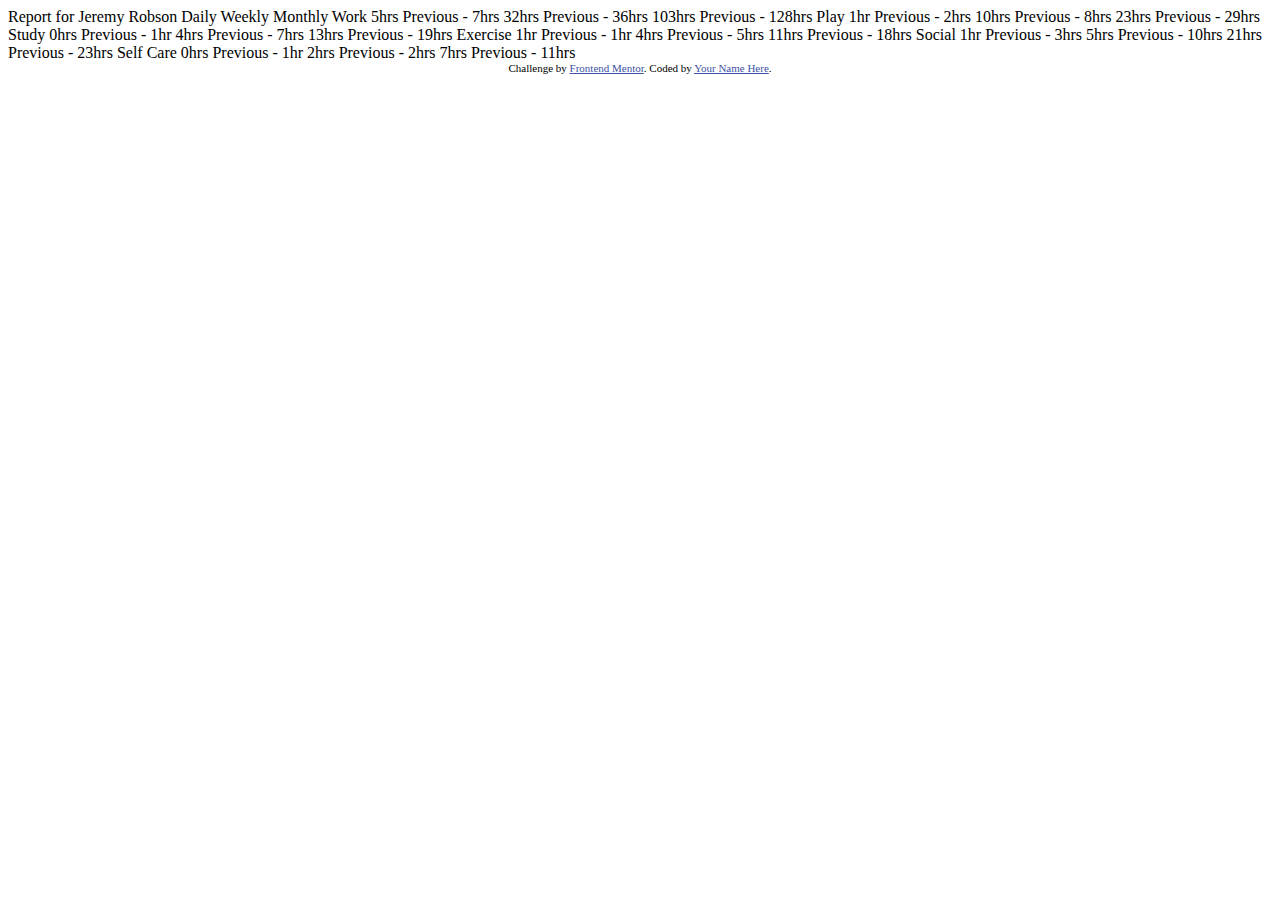
==== timeTracker/index.html @ 96ea80b8 "adding the starter kit" ====
<!DOCTYPE html>
<html lang="en">
<head>
  <meta charset="UTF-8">
  <meta name="viewport" content="width=device-width, initial-scale=1.0"> <!-- displays site properly based on user's device -->

  <link rel="icon" type="image/png" sizes="32x32" href="./images/favicon-32x32.png">
  
  <title>Frontend Mentor | Time tracking dashboard</title>

  <!-- Feel free to remove these styles or customise in your own stylesheet 👍 -->
  <style>
    .attribution { font-size: 11px; text-align: center; }
    .attribution a { color: hsl(228, 45%, 44%); }
  </style>
</head>
<body>

  Report for
  Jeremy Robson

  Daily
  Weekly
  Monthly

  Work
  5hrs <!-- daily -->
  Previous - 7hrs <!-- daily -->
  32hrs <!-- weekly -->
  Previous - 36hrs <!-- weekly -->
  103hrs <!-- monthly -->
  Previous - 128hrs <!-- monthly -->

  Play
  1hr <!-- daily -->
  Previous - 2hrs <!-- daily -->
  10hrs <!-- weekly -->
  Previous - 8hrs <!-- weekly -->
  23hrs <!-- monthly -->
  Previous - 29hrs <!-- monthly -->

  Study
  0hrs <!-- daily -->
  Previous - 1hr <!-- daily -->
  4hrs <!-- weekly -->
  Previous - 7hrs <!-- weekly -->
  13hrs <!-- monthly -->
  Previous - 19hrs <!-- monthly -->

  Exercise
  1hr <!-- daily -->
  Previous - 1hr <!-- daily -->
  4hrs <!-- weekly -->
  Previous - 5hrs <!-- weekly -->
  11hrs <!-- monthly -->
  Previous - 18hrs <!-- monthly -->

  Social
  1hr <!-- daily -->
  Previous - 3hrs <!-- daily -->
  5hrs <!-- weekly -->
  Previous - 10hrs <!-- weekly -->
  21hrs <!-- monthly -->
  Previous - 23hrs <!-- monthly -->

  Self Care
  0hrs <!-- daily -->
  Previous - 1hr <!-- daily -->
  2hrs <!-- weekly -->
  Previous - 2hrs <!-- weekly -->
  7hrs <!-- monthly -->
  Previous - 11hrs <!-- monthly -->

  
  <div class="attribution">
    Challenge by <a href="https://www.frontendmentor.io?ref=challenge" target="_blank">Frontend Mentor</a>. 
    Coded by <a href="#">Your Name Here</a>.
  </div>
</body>
</html>
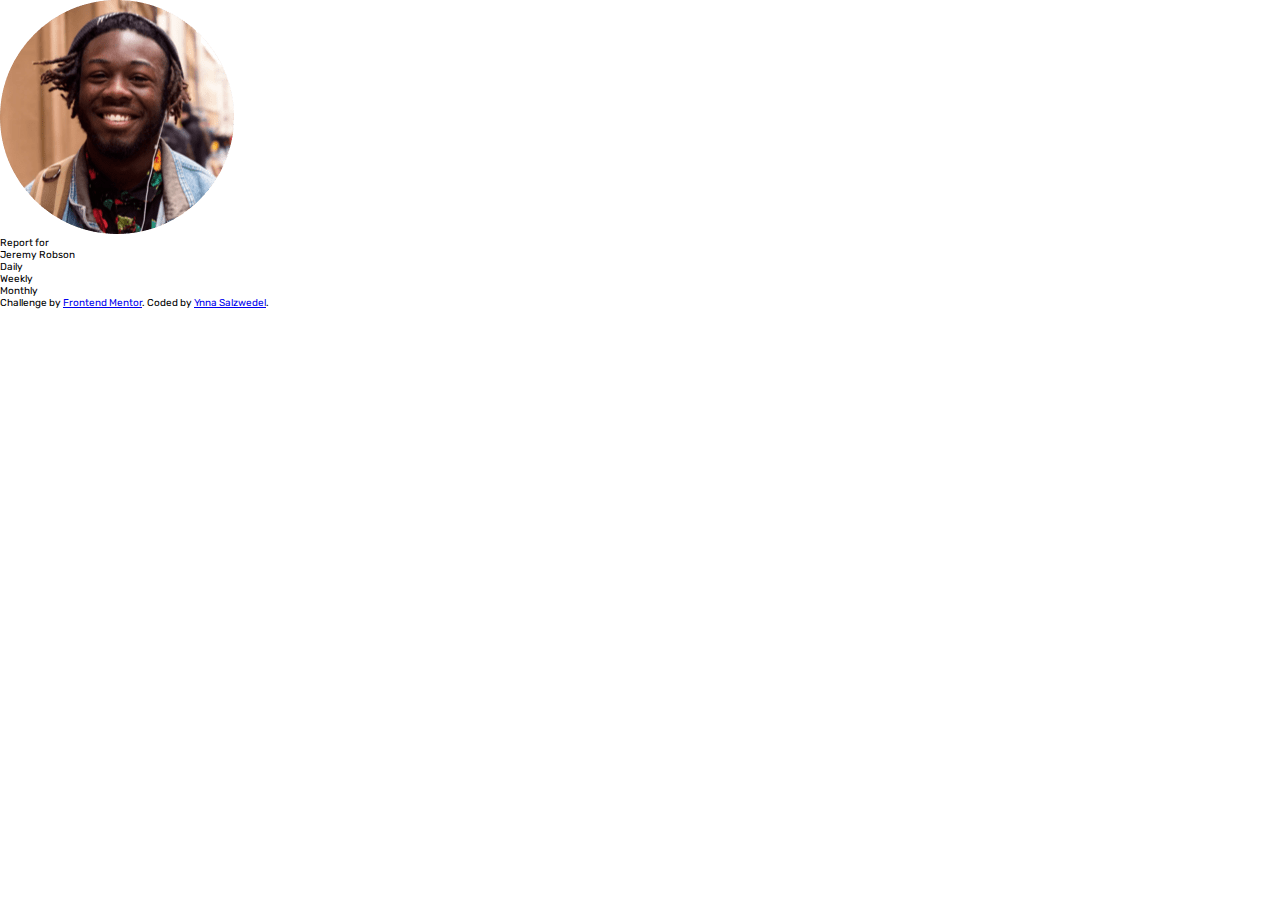
==== commit 5842609e: "adding the css and scss"" ====
--- a/timeTracker/index.html
+++ b/timeTracker/index.html
@@ -1,80 +1,56 @@
 <!DOCTYPE html>
 <html lang="en">
-<head>
-  <meta charset="UTF-8">
-  <meta name="viewport" content="width=device-width, initial-scale=1.0"> <!-- displays site properly based on user's device -->
+  <head>
+    <meta charset="UTF-8" />
+    <!-- ================FONTS -->
+    <link rel="preconnect" href="https://fonts.googleapis.com" />
+    <link rel="preconnect" href="https://fonts.gstatic.com" crossorigin />
+    <link
+      href="https://fonts.googleapis.com/css2?family=Rubik:wght@300;400;500&display=swap"
+      rel="stylesheet"
+    />
+    <!-- displays site properly based on user's device -->
 
-  <link rel="icon" type="image/png" sizes="32x32" href="./images/favicon-32x32.png">
-  
-  <title>Frontend Mentor | Time tracking dashboard</title>
+    <link
+      rel="icon"
+      type="image/png"
+      sizes="32x32"
+      href="./images/favicon-32x32.png"
+    />
+    <link
+      rel="stylesheet"
+      href="./styles/style.css"
+      <meta
+      name="viewport"
+      content="width=device-width, initial-scale=1.0"
+    />
 
-  <!-- Feel free to remove these styles or customise in your own stylesheet 👍 -->
-  <style>
-    .attribution { font-size: 11px; text-align: center; }
-    .attribution a { color: hsl(228, 45%, 44%); }
-  </style>
-</head>
-<body>
+    <title>Frontend Mentor | Time Tracking Challenge</title>
+  </head>
+  <body>
+    <div class="containter">
+      <!-- Menu Card -->
+      <div class="menuCard">
+        <div class="cardReport">
+          <img src="./images/image-jeremy.png" alt="Jeremy" />
+          <div class="report">
+            <p>Report for</p>
+            <div class="name">Jeremy Robson</div>
+          </div>
+        </div>
 
-  Report for
-  Jeremy Robson
-
-  Daily
-  Weekly
-  Monthly
-
-  Work
-  5hrs <!-- daily -->
-  Previous - 7hrs <!-- daily -->
-  32hrs <!-- weekly -->
-  Previous - 36hrs <!-- weekly -->
-  103hrs <!-- monthly -->
-  Previous - 128hrs <!-- monthly -->
-
-  Play
-  1hr <!-- daily -->
-  Previous - 2hrs <!-- daily -->
-  10hrs <!-- weekly -->
-  Previous - 8hrs <!-- weekly -->
-  23hrs <!-- monthly -->
-  Previous - 29hrs <!-- monthly -->
-
-  Study
-  0hrs <!-- daily -->
-  Previous - 1hr <!-- daily -->
-  4hrs <!-- weekly -->
-  Previous - 7hrs <!-- weekly -->
-  13hrs <!-- monthly -->
-  Previous - 19hrs <!-- monthly -->
-
-  Exercise
-  1hr <!-- daily -->
-  Previous - 1hr <!-- daily -->
-  4hrs <!-- weekly -->
-  Previous - 5hrs <!-- weekly -->
-  11hrs <!-- monthly -->
-  Previous - 18hrs <!-- monthly -->
-
-  Social
-  1hr <!-- daily -->
-  Previous - 3hrs <!-- daily -->
-  5hrs <!-- weekly -->
-  Previous - 10hrs <!-- weekly -->
-  21hrs <!-- monthly -->
-  Previous - 23hrs <!-- monthly -->
-
-  Self Care
-  0hrs <!-- daily -->
-  Previous - 1hr <!-- daily -->
-  2hrs <!-- weekly -->
-  Previous - 2hrs <!-- weekly -->
-  7hrs <!-- monthly -->
-  Previous - 11hrs <!-- monthly -->
-
-  
-  <div class="attribution">
-    Challenge by <a href="https://www.frontendmentor.io?ref=challenge" target="_blank">Frontend Mentor</a>. 
-    Coded by <a href="#">Your Name Here</a>.
-  </div>
-</body>
-</html>+        <div class="menu">
+          <div class="menuLink">Daily</div>
+          <div class="menuLink">Weekly</div>
+          <div class="menuLink">Monthly</div>
+        </div>
+      </div>
+    </div>
+    <div class="attribution">
+      Challenge by
+      <a href="https://www.frontendmentor.io?ref=challenge" target="_blank"
+        >Frontend Mentor</a
+      >. Coded by <a href="#">Ynna Salzwedel</a>.
+    </div>
+  </body>
+</html>
--- a/timeTracker/styles/style.css
+++ b/timeTracker/styles/style.css
@@ -0,0 +1,15 @@
+* {
+  margin: 0;
+  padding: 0;
+  -webkit-box-sizing: border-box;
+          box-sizing: border-box;
+}
+
+html {
+  font-size: 62.5%;
+}
+
+body {
+  font-family: "Rubik", sans-serif;
+}
+/*# sourceMappingURL=style.css.map */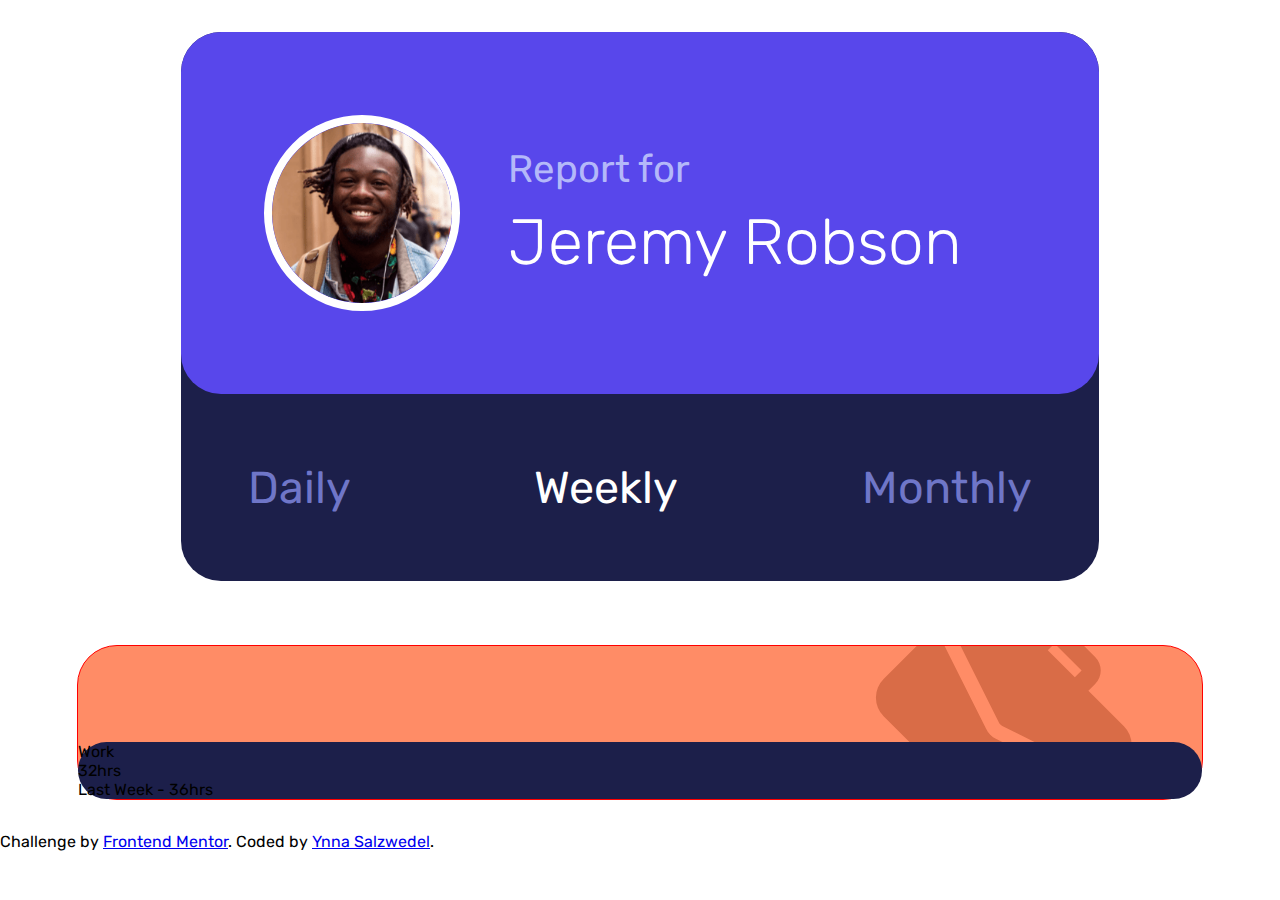
==== commit f435fb4d: "started the work card" ====
--- a/timeTracker/index.html
+++ b/timeTracker/index.html
@@ -28,7 +28,7 @@
     <title>Frontend Mentor | Time Tracking Challenge</title>
   </head>
   <body>
-    <div class="containter">
+    <div class="container">
       <!-- Menu Card -->
       <div class="menuCard">
         <div class="cardReport">
@@ -41,8 +41,24 @@
 
         <div class="menu">
           <div class="menuLink">Daily</div>
-          <div class="menuLink">Weekly</div>
+          <div class="menuLink menu-active">Weekly</div>
           <div class="menuLink">Monthly</div>
+        </div>
+      </div>
+
+      <!-- Regular Cards -->
+      <div class="regularCard">
+        <div class="propertyCard">
+          <div class="row">
+            <div class="title">Work</div>
+            <div class="points"></div>
+            <div class="points"></div>
+            <div class="points"></div>
+          </div>
+          <div class="row2">
+            <div class="hours">32hrs</div>
+            <div class="lastHours">Last Week - 36hrs</div>
+          </div>
         </div>
       </div>
     </div>
--- a/timeTracker/styles/style.css
+++ b/timeTracker/styles/style.css
@@ -5,11 +5,120 @@
           box-sizing: border-box;
 }
 
-html {
-  font-size: 62.5%;
-}
-
 body {
   font-family: "Rubik", sans-serif;
 }
+
+.container {
+  width: 88%;
+  margin: 2rem auto;
+  gap: 4rem;
+  display: -webkit-box;
+  display: -ms-flexbox;
+  display: flex;
+  -webkit-box-orient: vertical;
+  -webkit-box-direction: normal;
+      -ms-flex-direction: column;
+          flex-direction: column;
+  -webkit-box-align: center;
+      -ms-flex-align: center;
+          align-items: center;
+  -webkit-box-pack: center;
+      -ms-flex-pack: center;
+          justify-content: center;
+}
+
+.menuCard {
+  background-color: #1c1f4a;
+  border-radius: 2.5rem;
+}
+
+.menuCard .cardReport {
+  background-color: #5847eb;
+  border-radius: 2.5rem;
+  padding: 5.2rem;
+  display: -webkit-box;
+  display: -ms-flexbox;
+  display: flex;
+  -webkit-box-align: center;
+      -ms-flex-align: center;
+          align-items: center;
+  gap: 3rem;
+}
+
+.menuCard .cardReport img {
+  width: 26%;
+  border: 8px solid white;
+  border-radius: 50%;
+}
+
+.menuCard .cardReport .report {
+  display: -webkit-box;
+  display: -ms-flexbox;
+  display: flex;
+  -webkit-box-orient: vertical;
+  -webkit-box-direction: normal;
+      -ms-flex-direction: column;
+          flex-direction: column;
+  gap: 0.7rem;
+}
+
+.menuCard .cardReport .report p {
+  color: #b4b8f9;
+  font-size: 2.4rem;
+}
+
+.menuCard .cardReport .report .name {
+  color: white;
+  font-size: 4rem;
+  font-weight: 300;
+}
+
+.menuCard .menu {
+  display: -webkit-box;
+  display: -ms-flexbox;
+  display: flex;
+  -webkit-box-orient: horizontal;
+  -webkit-box-direction: normal;
+      -ms-flex-direction: row;
+          flex-direction: row;
+  -webkit-box-pack: justify;
+      -ms-flex-pack: justify;
+          justify-content: space-between;
+  -webkit-box-align: center;
+      -ms-flex-align: center;
+          align-items: center;
+  padding: 4.2rem;
+}
+
+.menuCard .menu .menuLink {
+  color: #6f76c8;
+  font-size: 2.8rem;
+  cursor: pointer;
+}
+
+.menuCard .menu .menuLink:hover {
+  color: white;
+}
+
+.menuCard .menu .menu-active {
+  color: white;
+}
+
+.regularCard {
+  border: 1px solid red;
+  background-color: #ff8c66;
+  width: 100%;
+  border-radius: 2.5rem;
+  background-image: url("../images/icon-work.svg");
+  background-repeat: no-repeat;
+  background-size: 23%;
+  background-position: 92%;
+}
+
+.regularCard .propertyCard {
+  background-color: #1c1f4a;
+  margin-top: 6rem;
+  border-radius: 2.5rem;
+}
 /*# sourceMappingURL=style.css.map */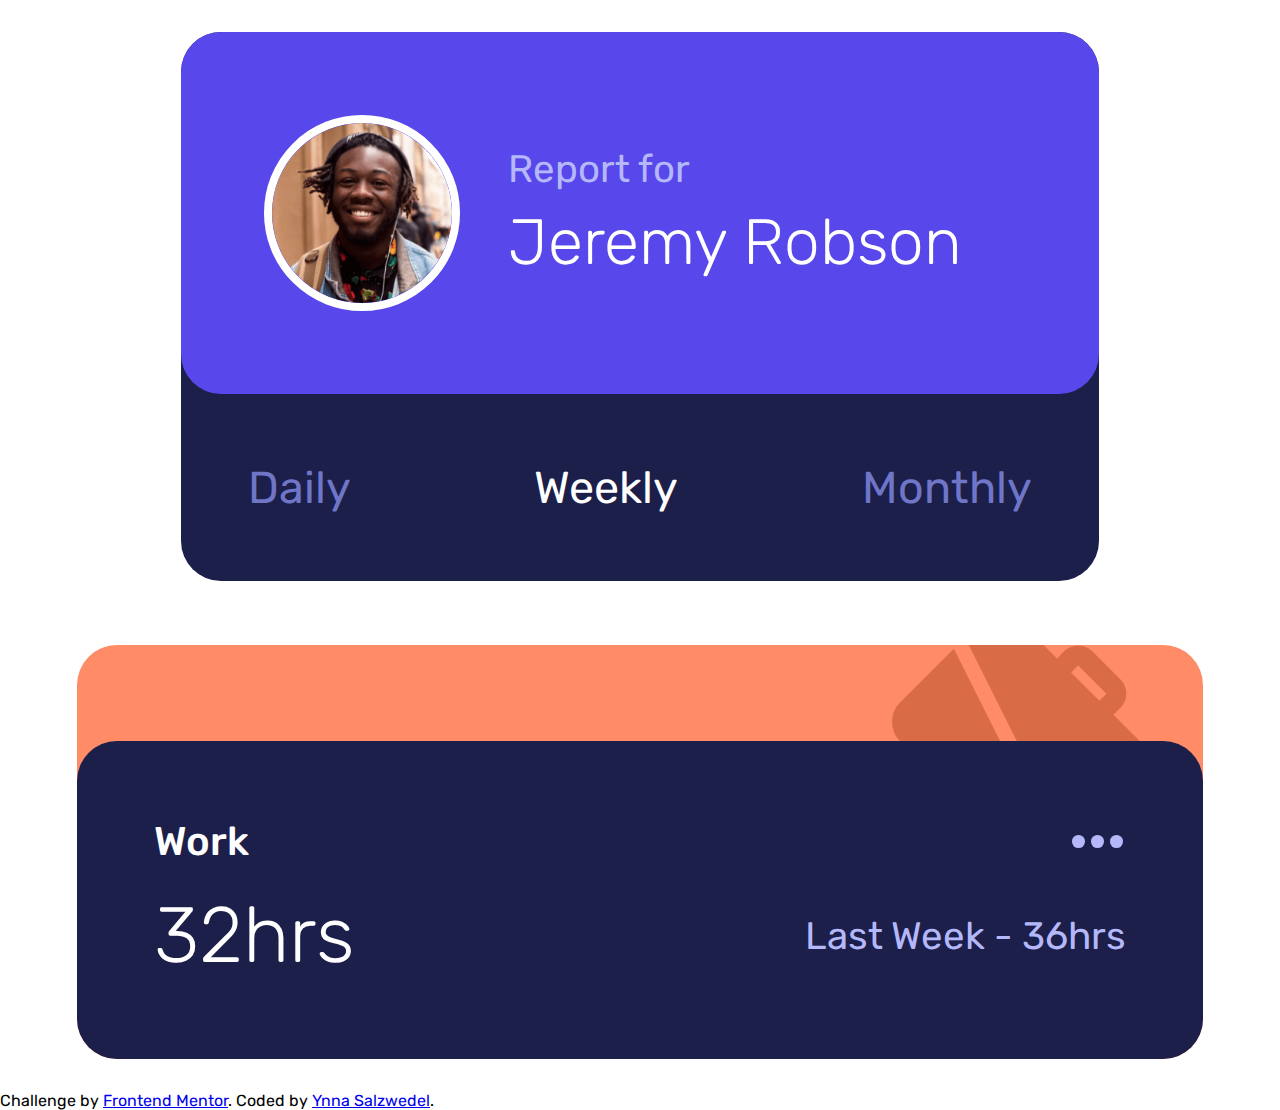
==== commit c22e740b: "finished the work card, working on the play card" ====
--- a/timeTracker/index.html
+++ b/timeTracker/index.html
@@ -51,9 +51,11 @@
         <div class="propertyCard">
           <div class="row">
             <div class="title">Work</div>
-            <div class="points"></div>
-            <div class="points"></div>
-            <div class="points"></div>
+            <div class="points">
+              <div class="point"></div>
+              <div class="point"></div>
+              <div class="point"></div>
+            </div>
           </div>
           <div class="row2">
             <div class="hours">32hrs</div>
--- a/timeTracker/styles/style.css
+++ b/timeTracker/styles/style.css
@@ -106,19 +106,82 @@
 }
 
 .regularCard {
-  border: 1px solid red;
   background-color: #ff8c66;
   width: 100%;
   border-radius: 2.5rem;
   background-image: url("../images/icon-work.svg");
   background-repeat: no-repeat;
-  background-size: 23%;
-  background-position: 92%;
+  background-size: 24%;
+  background-position: 95% -2rem;
 }
 
 .regularCard .propertyCard {
   background-color: #1c1f4a;
   margin-top: 6rem;
   border-radius: 2.5rem;
+  padding: 4.8rem;
+}
+
+.regularCard .propertyCard .row {
+  display: -webkit-box;
+  display: -ms-flexbox;
+  display: flex;
+  -webkit-box-pack: justify;
+      -ms-flex-pack: justify;
+          justify-content: space-between;
+}
+
+.regularCard .propertyCard .row .title {
+  color: white;
+  font-size: 2.5rem;
+  font-weight: 500;
+}
+
+.regularCard .propertyCard .row .points {
+  display: -webkit-box;
+  display: -ms-flexbox;
+  display: flex;
+  -webkit-box-align: center;
+      -ms-flex-align: center;
+          align-items: center;
+  -webkit-box-pack: center;
+      -ms-flex-pack: center;
+          justify-content: center;
+}
+
+.regularCard .propertyCard .row .points .point {
+  background-color: #b4b8f9;
+  width: 0.8rem;
+  height: 0.8rem;
+  border-radius: 50%;
+  margin: 0.2rem;
+}
+
+.regularCard .propertyCard .row2 {
+  display: -webkit-box;
+  display: -ms-flexbox;
+  display: flex;
+  -webkit-box-orient: horizontal;
+  -webkit-box-direction: normal;
+      -ms-flex-direction: row;
+          flex-direction: row;
+  -webkit-box-align: center;
+      -ms-flex-align: center;
+          align-items: center;
+  -webkit-box-pack: justify;
+      -ms-flex-pack: justify;
+          justify-content: space-between;
+  padding-top: 1.5rem;
+}
+
+.regularCard .propertyCard .row2 .hours {
+  color: white;
+  font-size: 4.9rem;
+  font-weight: 300;
+}
+
+.regularCard .propertyCard .row2 .lastHours {
+  color: #b4b8f9;
+  font-size: 2.4rem;
 }
 /*# sourceMappingURL=style.css.map */